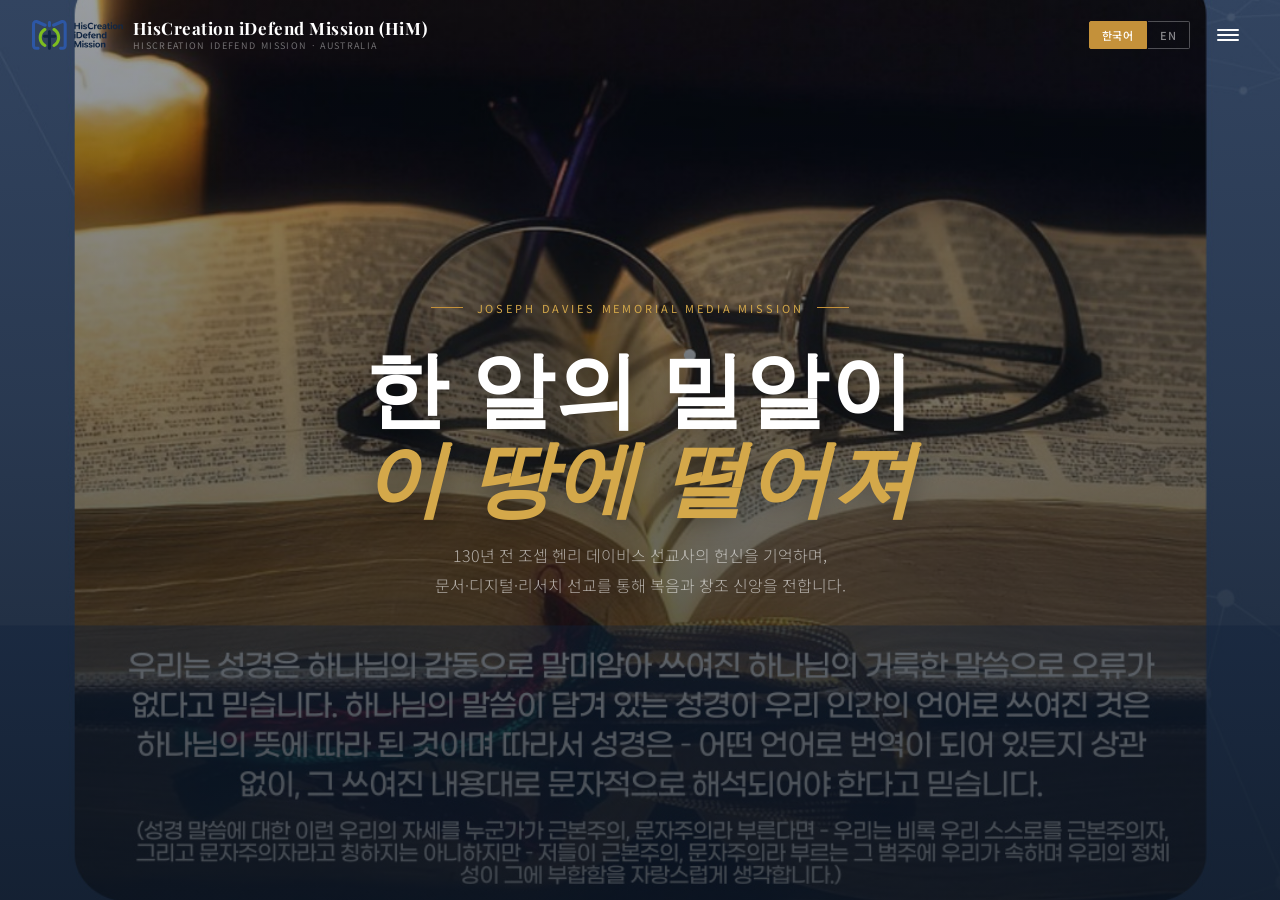
==== index.html @ 38922e0c "delete: useless loge" ====
<!DOCTYPE html>
<html lang="ko">
<head>
<meta charset="UTF-8">
<meta name="viewport" content="width=device-width, initial-scale=1.0">
<title>HisCreation iDefend Mission (HiM)</title>
<link rel="preconnect" href="https://fonts.googleapis.com">
<link rel="preconnect" href="https://fonts.gstatic.com" crossorigin>
<link href="https://fonts.googleapis.com/css2?family=Playfair+Display:ital,wght@0,400;0,700;0,900;1,400;1,700&family=Noto+Sans+KR:wght@300;400;500&display=swap" rel="stylesheet">
<style>
/* ═══════════════════════════════════════════════════════
   JD MEDIA MISSION — SHARED STYLES
   ═══════════════════════════════════════════════════════ */
:root{
  --navy:#0F1C2E; --navy2:#1B2D45; --navy3:#243650;
  --gold:#C4913A; --gold2:#D4A84A;
  --cream:#FAF7F2; --warm:#F0EBE0;
  --txt:#1a1a1a; --muted:#6B6054;
  --serif:'Playfair Display','Noto Serif KR',Georgia,serif;
  --sans:'Noto Sans KR',-apple-system,sans-serif;
  --ease:cubic-bezier(.25,.1,.25,1);
}
*,*::before,*::after{box-sizing:border-box;margin:0;padding:0}
html{scroll-behavior:smooth}
body{font-family:var(--sans);background:var(--cream);color:var(--txt);overflow-x:hidden}
a{text-decoration:none;color:inherit}
img{display:block;max-width:100%}
button{cursor:pointer;font-family:var(--sans)}

/* ── LANGUAGE ── */
span.en,div.en,p.en{display:none}
body.en .ko{display:none} body.en .en{display:block}
body.en span.en{display:inline} body.en span.ko{display:none}

#ls{display:flex;gap:1px;margin-right:18px}
.lo{padding:5px 12px;font-size:11px;font-weight:500;letter-spacing:.08em;
  border:1px solid rgba(255,255,255,.28);background:transparent;
  color:rgba(255,255,255,.5);transition:.2s var(--ease)}
.lo:first-child{border-radius:2px 0 0 2px}
.lo:last-child{border-radius:0 2px 2px 0;border-left:none}
.lo.on{background:var(--gold);border-color:var(--gold);color:#fff}
#topbar.sc .lo{border-color:rgba(15,28,46,.22);color:var(--muted)}
#topbar.sc .lo.on{background:var(--gold);border-color:var(--gold);color:#fff}

/* ── TOPBAR: logo left / lang+burger right ── */
#topbar{
  position:fixed;top:0;left:0;right:0;z-index:1000;
  height:70px;display:flex;align-items:center;
  padding:0 32px;transition:.3s var(--ease);
}
#topbar.sc{
  background:rgba(250,247,242,.97);backdrop-filter:blur(10px);
  box-shadow:0 1px 0 rgba(0,0,0,.07);
}
#home-link{display:flex;align-items:center;gap:10px;margin-right:auto}
#home-link img{height:30px;width:auto;transition:.3s}
.logo-text{display:flex;flex-direction:column;line-height:1.2}
.logo-main{font-family:var(--serif);font-size:17px;font-weight:700;color:#fff;letter-spacing:.03em;transition:.3s}
.logo-sub{font-size:9px;letter-spacing:.15em;text-transform:uppercase;color:rgba(255,255,255,.4);margin-top:2px;transition:.3s}
#topbar.sc .logo-main{color:var(--navy)}
#topbar.sc .logo-sub{color:var(--muted)}

#burger{position:relative;width:40px;height:40px;display:flex;align-items:center;justify-content:center;background:none;border:none;padding:0;flex-shrink:0}
#burger span{position:absolute;left:9px;width:22px;height:2px;background:#fff;border-radius:1px;transition:transform .3s var(--ease),opacity .3s var(--ease),background .3s var(--ease)}
#burger span:nth-child(1){top:14px}
#burger span:nth-child(2){top:19px}
#burger span:nth-child(3){top:24px}
#topbar.sc #burger span{background:var(--navy)}
#burger.open span:nth-child(1){top:19px;transform:rotate(45deg)}
#burger.open span:nth-child(2){opacity:0}
#burger.open span:nth-child(3){top:19px;transform:rotate(-45deg)}
#topbar.sc #burger.open span{background:var(--navy)}

/* ── FULLSCREEN MENU ── */
#menu{
  position:fixed;inset:0;z-index:1900;
  background:rgba(8,14,22,.82);backdrop-filter:blur(12px);-webkit-backdrop-filter:blur(12px);
  opacity:0;pointer-events:none;
  transition:opacity .4s var(--ease);
  display:flex;align-items:center;justify-content:center;
  overflow-y:auto;padding:90px 20px 50px;
}
#menu.open{opacity:1;pointer-events:all}

#menu-close{
  position:fixed;top:22px;right:24px;width:40px;height:40px;
  background:rgba(255,255,255,.06);border:none;border-radius:50%;
  cursor:pointer;display:flex;align-items:center;justify-content:center;
  z-index:1950;opacity:0;pointer-events:none;
  transition:opacity .3s var(--ease),background .2s;
}
#menu-close.show{opacity:1;pointer-events:all}
#menu-close span{position:absolute;width:18px;height:2px;background:#fff;border-radius:1px}
#menu-close span:nth-child(1){transform:rotate(45deg)}
#menu-close span:nth-child(2){transform:rotate(-45deg)}
#menu-close:hover{background:rgba(255,255,255,.14)}
.menu-list{list-style:none;text-align:center}
.menu-list li{overflow:hidden}
.menu-list a{
  display:inline-flex;align-items:baseline;gap:16px;
  font-family:var(--serif);font-size:clamp(26px,5vw,46px);font-weight:400;
  color:rgba(255,255,255,.55);letter-spacing:.03em;
  padding:10px 0;transition:color .25s;
  transform:translateY(100%);
}
#menu.open .menu-list a{transform:translateY(0);transition:transform .5s var(--ease),color .25s}
.menu-list a:hover{color:var(--gold2)}
.menu-num{font-size:13px;color:rgba(196,145,58,.5);letter-spacing:.1em;font-family:var(--sans)}
.menu-list a:hover .menu-num{color:var(--gold)}
.menu-list li:nth-child(1) a{transition-delay:.04s}
.menu-list li:nth-child(2) a{transition-delay:.08s}
.menu-list li:nth-child(3) a{transition-delay:.12s}
.menu-list li:nth-child(4) a{transition-delay:.16s}
.menu-list li:nth-child(5) a{transition-delay:.2s}
.menu-list li:nth-child(6) a{transition-delay:.24s}
.menu-list a.current{color:var(--gold)}
.menu-row{display:flex;align-items:center;justify-content:center;gap:12px}
.menu-caret{background:none;border:none;cursor:pointer;padding:10px;margin:-10px 0;color:rgba(255,255,255,.3);opacity:0;transform:translateY(100%);transition:transform .5s var(--ease),color .25s,opacity .25s;font-size:clamp(26px,5vw,46px)}
#menu.open .menu-caret{opacity:1;transform:translateY(0)}
.menu-caret svg{display:block;width:1em;height:1em;transition:transform .35s var(--ease)}
li.has-sub.open .menu-caret{color:var(--gold)}
li.has-sub.open .menu-caret svg{transform:rotate(180deg)}
.submenu{list-style:none;max-height:0;overflow:hidden;opacity:0;transition:max-height .4s var(--ease),opacity .3s var(--ease)}
li.has-sub.open .submenu{max-height:280px;opacity:1}
.submenu li{overflow:visible}
.submenu a{display:block;font-family:var(--sans);font-size:13px;font-weight:400;color:rgba(255,255,255,.4);letter-spacing:.03em;padding:7px 0;transform:none}
.submenu a:hover{color:var(--gold2)}
section[id]{scroll-margin-top:90px}

/* ── PAGE HERO (compact, for sub-pages) ── */
.page-hero{
  position:relative;min-height:46vh;display:flex;align-items:center;
  background:var(--navy);overflow:hidden;padding-top:70px;
}
.page-hero-bg{position:absolute;inset:0;background-size:cover;background-position:center;opacity:.32}
.page-hero-overlay{position:absolute;inset:0;background:linear-gradient(135deg,rgba(15,28,46,.92),rgba(15,28,46,.75))}
.page-hero-content{position:relative;z-index:1;max-width:1180px;margin:0 auto;padding:64px 40px;width:100%}
.ph-eyebrow{font-size:11px;letter-spacing:.24em;text-transform:uppercase;color:var(--gold2);margin-bottom:18px;display:flex;align-items:center;gap:14px}
.ph-eyebrow::before{content:'';width:30px;height:1px;background:var(--gold);display:block}
.ph-title{font-family:var(--serif);font-size:clamp(34px,5vw,64px);font-weight:900;color:#fff;line-height:1.1;letter-spacing:.02em;text-transform:uppercase}
.ph-title em{font-style:italic;font-weight:400;text-transform:none;color:var(--gold2)}
.ph-sub{font-size:14px;color:rgba(255,255,255,.5);max-width:560px;margin-top:18px;line-height:1.9;font-weight:300}
.breadcrumb{font-size:11px;color:rgba(255,255,255,.3);margin-bottom:24px;letter-spacing:.04em}
.breadcrumb a{color:rgba(255,255,255,.5);transition:.2s}
.breadcrumb a:hover{color:var(--gold2)}

/* ── SHARED SECTION HELPERS ── */
section{padding:100px 0}
.w{max-width:1180px;margin:0 auto;padding:0 40px}
.ey{font-size:10px;letter-spacing:.24em;text-transform:uppercase;color:var(--gold);margin-bottom:16px;display:flex;align-items:center;gap:14px}
.ey::before{content:'';width:28px;height:1px;background:var(--gold);display:block;flex-shrink:0}
.st{font-family:var(--serif);font-size:clamp(28px,3.8vw,50px);font-weight:700;line-height:1.15;color:var(--navy);margin-bottom:16px;text-transform:uppercase;letter-spacing:.02em}
.st em{font-style:italic;font-weight:400;text-transform:none}
.stw{color:#fff}
.sl{font-size:15px;line-height:2;color:var(--muted);max-width:560px;font-weight:300;margin-bottom:52px}
.slw{color:rgba(255,255,255,.5)}

/* ── FOOTER ── */
footer{background:#0D1A27;padding:48px 40px}
.fi{max-width:1180px;margin:0 auto;display:flex;align-items:center;justify-content:space-between;flex-wrap:wrap;gap:16px}
.flo{display:flex;align-items:center;gap:10px}
.flo img{height:24px;opacity:.5}
.flo span{font-family:var(--serif);font-size:15px;font-weight:700;color:rgba(255,255,255,.3);letter-spacing:.04em}
.fli{display:flex;gap:22px;list-style:none;flex-wrap:wrap}
.fli a{font-size:11px;color:rgba(255,255,255,.2);letter-spacing:.06em;text-transform:uppercase;transition:.2s}
.fli a:hover{color:var(--gold)}
.fcp{font-size:11px;color:rgba(255,255,255,.14);width:100%;margin-top:10px;letter-spacing:.04em}

/* ── REVEAL ANIMATION ── */
.rv{opacity:0;transform:translateY(26px);transition:opacity .7s var(--ease),transform .7s var(--ease)}
.rv.in{opacity:1;transform:none}
.d1{transition-delay:.1s}.d2{transition-delay:.2s}.d3{transition-delay:.3s}

/* ── BUTTONS ── */
.bpri{display:inline-flex;align-items:center;gap:10px;padding:14px 32px;background:var(--gold);color:#fff;
  font-size:12px;font-weight:500;letter-spacing:.1em;text-transform:uppercase;border:none;border-radius:2px;transition:.25s}
.bpri:hover{background:var(--gold2);transform:translateY(-1px)}
.bout{display:inline-flex;align-items:center;gap:10px;padding:13px 32px;background:transparent;color:#fff;
  font-size:12px;font-weight:400;letter-spacing:.1em;text-transform:uppercase;border:1px solid rgba(255,255,255,.3);border-radius:2px;transition:.25s}
.bout:hover{border-color:var(--gold2);color:var(--gold2)}
.bout-dark{display:inline-flex;align-items:center;gap:10px;padding:13px 32px;background:transparent;color:var(--navy);
  font-size:12px;font-weight:400;letter-spacing:.1em;text-transform:uppercase;border:1px solid rgba(15,28,46,.25);border-radius:2px;transition:.25s}
.bout-dark:hover{border-color:var(--gold);color:var(--gold)}

/* ── RESPONSIVE ── */
@media(max-width:860px){
  #topbar{padding:0 20px}
  .w{padding:0 22px}
  section{padding:72px 0}
  .page-hero-content{padding:48px 22px}
  footer{padding:36px 22px}
}
@media(prefers-reduced-motion:reduce){
  .rv{opacity:1;transform:none;transition:none}
  *{transition-duration:.01ms !important}
}

</style>
<style>
html,body{height:100%;overflow:hidden}
body{background:var(--navy)}

#hero{position:fixed;inset:0;background-image:url('[data-uri]');background-size:cover;background-position:center}
#hero-overlay{position:absolute;inset:0;background:linear-gradient(to bottom,rgba(10,18,28,.42) 0%,rgba(10,18,28,.55) 45%,rgba(10,18,28,.78) 100%)}
#hero-content{position:relative;z-index:1;height:100%;display:flex;flex-direction:column;align-items:center;justify-content:center;text-align:center;padding:0 24px}
.hero-eyebrow{font-size:11px;letter-spacing:.26em;text-transform:uppercase;color:var(--gold2);margin-bottom:24px;display:flex;align-items:center;gap:14px}
.hero-eyebrow::before,.hero-eyebrow::after{content:'';width:32px;height:1px;background:var(--gold)}
.hero-title{font-family:var(--serif);font-size:clamp(40px,6.5vw,84px);font-weight:900;color:#fff;line-height:1.08;letter-spacing:.02em;text-transform:uppercase;margin-bottom:22px;text-shadow:0 2px 24px rgba(0,0,0,.3)}
.hero-title em{font-style:italic;font-weight:700;color:var(--gold2)}
.hero-sub{font-size:clamp(13px,1.3vw,16px);color:rgba(255,255,255,.6);max-width:540px;line-height:1.85;font-weight:300}
.hero-enter{margin-top:36px;font-size:11px;letter-spacing:.16em;text-transform:uppercase;color:rgba(255,255,255,.4);display:flex;align-items:center;gap:10px}
.hero-enter::after{content:'';animation:bob 1.8s ease infinite}
@keyframes bob{0%,100%{transform:translateY(0)}50%{transform:translateY(4px)}}

@media(max-width:860px){
  html,body{overflow:auto}
  #hero{position:relative;height:100svh;min-height:600px}
}
</style>
</head>
<body>

<div id="hero">
  <div id="hero-overlay"></div>
  <div id="hero-content">
    <p class="hero-eyebrow">Joseph Davies Memorial Media Mission</p>
    <h1 class="hero-title">
      <span class="ko">한 알의 밀알이<br><em>이 땅에 떨어져</em></span>
      <span class="en">A Grain of Wheat<br><em>Falls to Earth</em></span>
    </h1>
    <p class="hero-sub">
      <span class="ko">130년 전 조셉 헨리 데이비스 선교사의 헌신을 기억하며,<br>문서·디지털·리서치 선교를 통해 복음과 창조 신앙을 전합니다.</span>
      <span class="en">Honouring the sacrifice of Rev. Joseph Henry Davies (1856–1890),<br>we carry his mission forward through media and creation-science ministry.</span>
    </p>
      </div>
</div>

<div id="topbar">
  <a id="home-link" href="index.html" aria-label="홈으로">
    <img src="logo_him_allcolor.svg" alt="HiM logo">
    <span class="logo-text">
      <span class="logo-main">HisCreation iDefend Mission (HiM)</span>
      <span class="logo-sub">HisCreation iDefend Mission · Australia</span>
    </span>
  </a>
  <div id="ls">
    <button class="lo on" id="lko" onclick="sl('ko')">한국어</button>
    <button class="lo" id="len" onclick="sl('en')">EN</button>
  </div>
  <button id="burger" onclick="toggleMenu()" aria-label="메뉴 열기">
    <span></span><span></span><span></span>
  </button>
</div>

<button id="menu-close" onclick="toggleMenu()" aria-label="메뉴 닫기">
  <span></span><span></span>
</button>
<div id="menu">
  <ul class="menu-list">
    <li class="has-sub">
      <div class="menu-row">
        <a href="about.html" onclick="toggleSubmenu(event,this)"><span class="menu-num">01</span><span class="ko">선교회 소개</span><span class="en">About</span></a>
        <button type="button" class="menu-caret" onclick="toggleSubmenu(event,this)" aria-label="하위 메뉴 열기" aria-expanded="false"><svg viewBox="0 0 16 16" fill="none"><path d="M3 6l5 5 5-5" stroke="currentColor" stroke-width="1.6" stroke-linecap="round" stroke-linejoin="round"/></svg></button>
      </div>
      <ul class="submenu">
        <li><a href="about.html#about-grid"><span class="ko">우리는 누구인가</span><span class="en">Who We Are</span></a></li>
        <li><a href="about.html#activities"><span class="ko">우리가 하는 일</span><span class="en">What We Do</span></a></li>
        <li><a href="about.html#spirit"><span class="ko">우리가 믿는 것</span><span class="en">What We Believe</span></a></li>
        <li><a href="about.html#timeline"><span class="ko">연혁</span><span class="en">History</span></a></li>
      </ul>
    </li>
    <li class="has-sub">
      <div class="menu-row">
        <a href="ministry.html" onclick="toggleSubmenu(event,this)"><span class="menu-num">02</span><span class="ko">사역</span><span class="en">Ministry</span></a>
        <button type="button" class="menu-caret" onclick="toggleSubmenu(event,this)" aria-label="하위 메뉴 열기" aria-expanded="false"><svg viewBox="0 0 16 16" fill="none"><path d="M3 6l5 5 5-5" stroke="currentColor" stroke-width="1.6" stroke-linecap="round" stroke-linejoin="round"/></svg></button>
      </div>
      <ul class="submenu">
        <li><a href="ministry.html#creation"><span class="ko">창조탐사사역</span><span class="en">Creation Expedition Ministry</span></a></li>
        <li><a href="ministry.html#pillars"><span class="ko">창조캠프사역</span><span class="en">Creation Camp Ministry</span></a></li>
        <li><a href="ministry.html#pillars"><span class="ko">세미나 및 교육사역</span><span class="en">Seminar &amp; Education Ministry</span></a></li>
        <li><a href="ministry.html#pillars"><span class="ko">문서 및 미디어 사역</span><span class="en">Media &amp; Publication Ministry</span></a></li>
      </ul>
    </li>
    <li class="has-sub">
      <div class="menu-row">
        <a href="people.html" onclick="toggleSubmenu(event,this)"><span class="menu-num">03</span><span class="ko">사람들</span><span class="en">People</span></a>
        <button type="button" class="menu-caret" onclick="toggleSubmenu(event,this)" aria-label="하위 메뉴 열기" aria-expanded="false"><svg viewBox="0 0 16 16" fill="none"><path d="M3 6l5 5 5-5" stroke="currentColor" stroke-width="1.6" stroke-linecap="round" stroke-linejoin="round"/></svg></button>
      </div>
      <ul class="submenu">
        <li><a href="people.html#director"><span class="ko">인사말</span><span class="en">Director's Message</span></a></li>
        <li><a href="people.html#team"><span class="ko">섬기는 사람들</span><span class="en">Our Team</span></a></li>
        <li><a href="people.html#join"><span class="ko">함께하기</span><span class="en">Get Involved</span></a></li>
      </ul>
    </li>
    <li class="has-sub">
      <div class="menu-row">
        <a href="media.html" onclick="toggleSubmenu(event,this)"><span class="menu-num">04</span><span class="ko">미디어</span><span class="en">Media</span></a>
        <button type="button" class="menu-caret" onclick="toggleSubmenu(event,this)" aria-label="하위 메뉴 열기" aria-expanded="false"><svg viewBox="0 0 16 16" fill="none"><path d="M3 6l5 5 5-5" stroke="currentColor" stroke-width="1.6" stroke-linecap="round" stroke-linejoin="round"/></svg></button>
      </div>
      <ul class="submenu">
        <li><a href="media.html#youtube"><span class="ko">유튜브</span><span class="en">YouTube</span></a></li>
        <li><a href="media.html#channels"><span class="ko">채널</span><span class="en">Channels</span></a></li>
        <li><a href="media.html#community-videos"><span class="ko">커뮤니티 영상</span><span class="en">Community Videos</span></a></li>
        <li><a href="media.html#library"><span class="ko">자료실</span><span class="en">Resource Library</span></a></li>
      </ul>
    </li>
    <li><a href="board.html"><span class="menu-num">05</span><span class="ko">게시판</span><span class="en">News</span></a></li>
    <li class="has-sub">
      <div class="menu-row">
        <a href="support.html" onclick="toggleSubmenu(event,this)"><span class="menu-num">06</span><span class="ko">사역 및 후원문의</span><span class="en">Ministry &amp; Support</span></a>
        <button type="button" class="menu-caret" onclick="toggleSubmenu(event,this)" aria-label="하위 메뉴 열기" aria-expanded="false"><svg viewBox="0 0 16 16" fill="none"><path d="M3 6l5 5 5-5" stroke="currentColor" stroke-width="1.6" stroke-linecap="round" stroke-linejoin="round"/></svg></button>
      </div>
      <ul class="submenu">
        <li><a href="support.html#booking"><span class="ko">코스 안내</span><span class="en">Creation Expedition Course</span></a></li>
        <li><a href="support.html#booking"><span class="ko">프로그램 안내</span><span class="en">Creation Camp Program</span></a></li>
        <li><a href="support.html#booking"><span class="ko">세미나 안내</span><span class="en">Creation Seminar</span></a></li>
        <li><a href="support.html#ways"><span class="ko">후원 방법</span><span class="en">Ways to Give</span></a></li>
        <li><a href="support.html#contact"><span class="ko">문의하기</span><span class="en">Contact Us</span></a></li>
      </ul>
    </li>
  </ul>
</div>

<script>
/* ═══════════════════════════════════════════════════════
   JD MEDIA MISSION — SHARED SCRIPT
   ═══════════════════════════════════════════════════════ */

/* Language toggle */
function sl(l){
  document.body.className = (document.body.className || '').replace(/\s*(ko|en)\s*/g, ' ').trim();
  document.body.classList.add(l);
  var ko = document.getElementById('lko');
  var en = document.getElementById('len');
  if (ko) ko.classList.toggle('on', l === 'ko');
  if (en) en.classList.toggle('on', l === 'en');
  document.documentElement.lang = l;
  localStorage.setItem('jdl', l);
}
(function(){
  var s = localStorage.getItem('jdl');
  if (s) sl(s);
})();

/* Topbar scroll state (only relevant on pages that scroll) */
window.addEventListener('scroll', function(){
  var nav = document.getElementById('topbar');
  if (nav) nav.classList.toggle('sc', window.scrollY > 50);
}, { passive: true });

/* Fullscreen menu toggle */
function toggleMenu(){
  var m = document.getElementById('menu');
  var b = document.getElementById('burger');
  var c = document.getElementById('menu-close');
  if (m) m.classList.toggle('open');
  if (b) b.classList.toggle('open');
  if (c) c.classList.toggle('show');
}

/* Expand/collapse a submenu inside the fullscreen menu */
function toggleSubmenu(e, btn){
  e.preventDefault();
  e.stopPropagation();
  var li = btn.closest('li');
  if (!li) return;
  var open = li.classList.toggle('open');
  btn.setAttribute('aria-expanded', open ? 'true' : 'false');
}

/* Close menu on link click (mobile convenience) */
document.addEventListener('DOMContentLoaded', function(){
  var menu = document.getElementById('menu');
  if (menu) {
    menu.querySelectorAll('a').forEach(function(a){
      a.addEventListener('click', function(){
        // allow navigation; no need to prevent
      });
    });
  }
});

/* Scroll reveal */
var io = new IntersectionObserver(function(entries){
  entries.forEach(function(e){ if (e.isIntersecting) e.target.classList.add('in'); });
}, { threshold: 0.1 });
document.addEventListener('DOMContentLoaded', function(){
  document.querySelectorAll('.rv').forEach(function(el){ io.observe(el); });
});

/* Generic tab switcher: usage <button class="tab" onclick="switchTab(this,'panelId','.tabGroupSelector')"> */
function switchTab(btn, id, groupSel){
  var scope = groupSel ? document.querySelector(groupSel) : document;
  scope.querySelectorAll('.tab').forEach(function(b){ b.classList.remove('on'); });
  scope.querySelectorAll('.tpanel').forEach(function(p){ p.classList.remove('on'); });
  btn.classList.add('on');
  document.getElementById(id).classList.add('on');
}

</script>
</body>
</html>
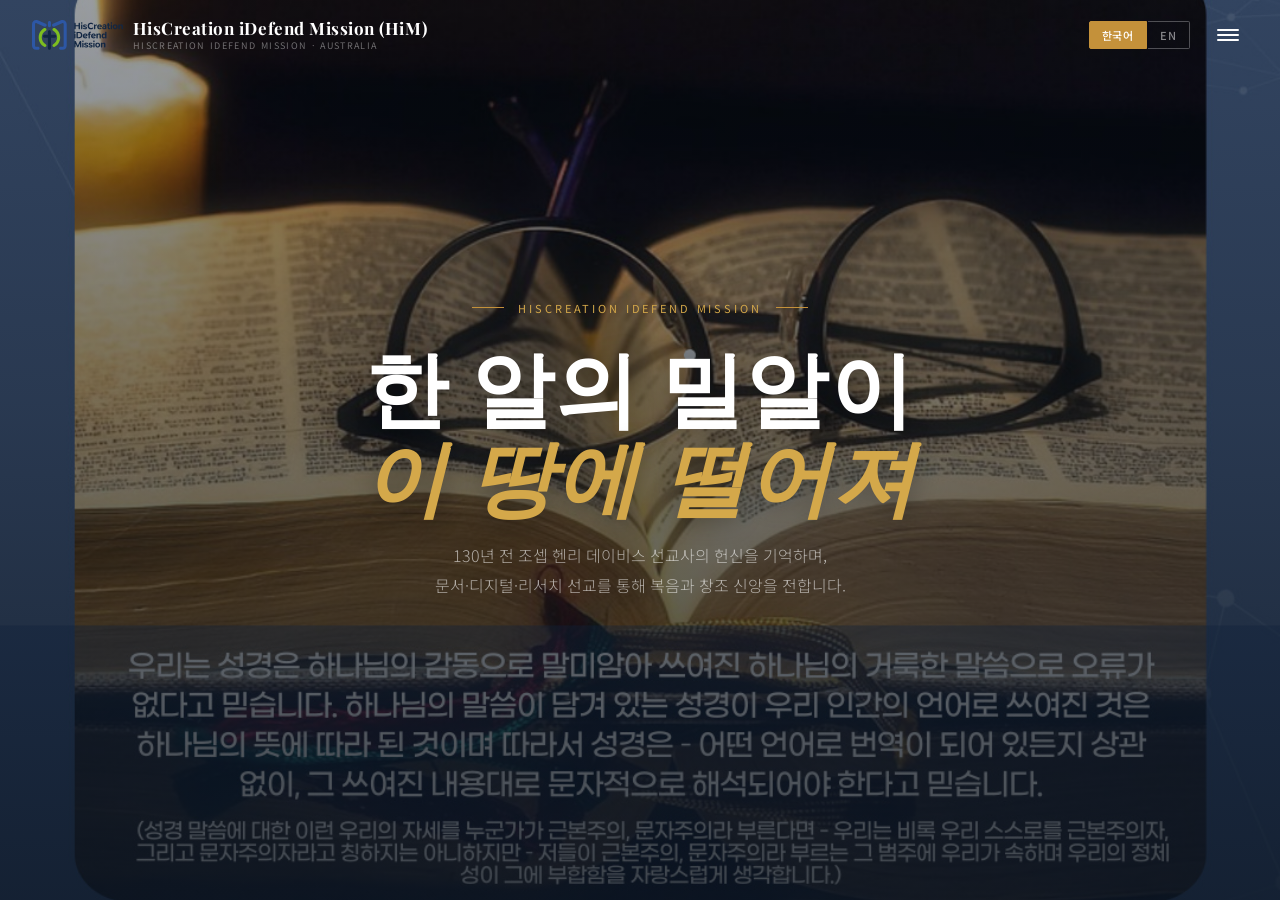
==== commit 9bbc4c3c: "remove: calender from about page" ====
--- a/index.html
+++ b/index.html
@@ -223,7 +223,7 @@
 <div id="hero">
   <div id="hero-overlay"></div>
   <div id="hero-content">
-    <p class="hero-eyebrow">Joseph Davies Memorial Media Mission</p>
+    <p class="hero-eyebrow">HISCREATION IDEFEND MISSION</p>
     <h1 class="hero-title">
       <span class="ko">한 알의 밀알이<br><em>이 땅에 떨어져</em></span>
       <span class="en">A Grain of Wheat<br><em>Falls to Earth</em></span>
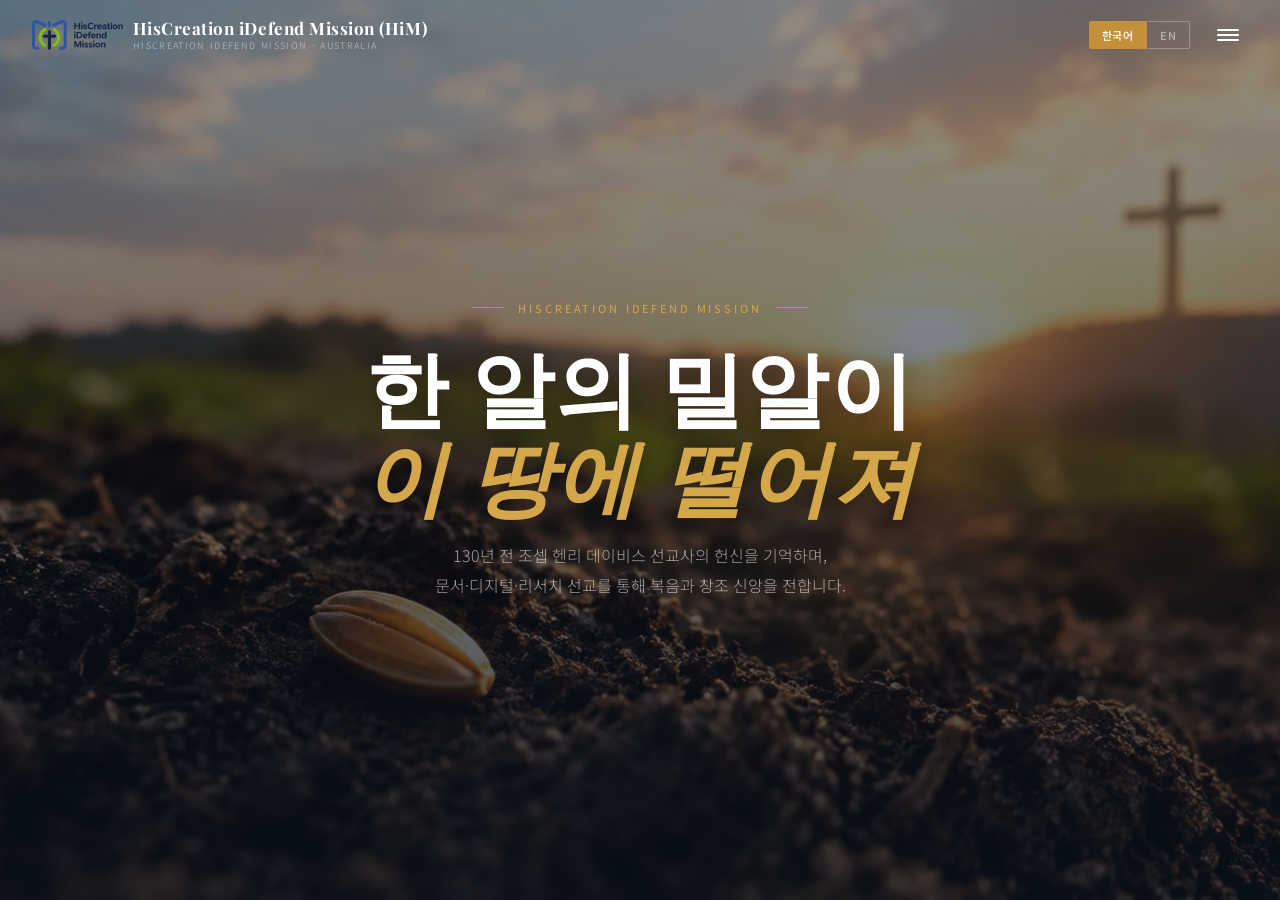
==== commit 0ac44f45: "Update menu style, hero/about images, ministry and people pages" ====
--- a/index.html
+++ b/index.html
@@ -200,7 +200,7 @@
 html,body{height:100%;overflow:hidden}
 body{background:var(--navy)}
 
-#hero{position:fixed;inset:0;background-image:url('[data-uri]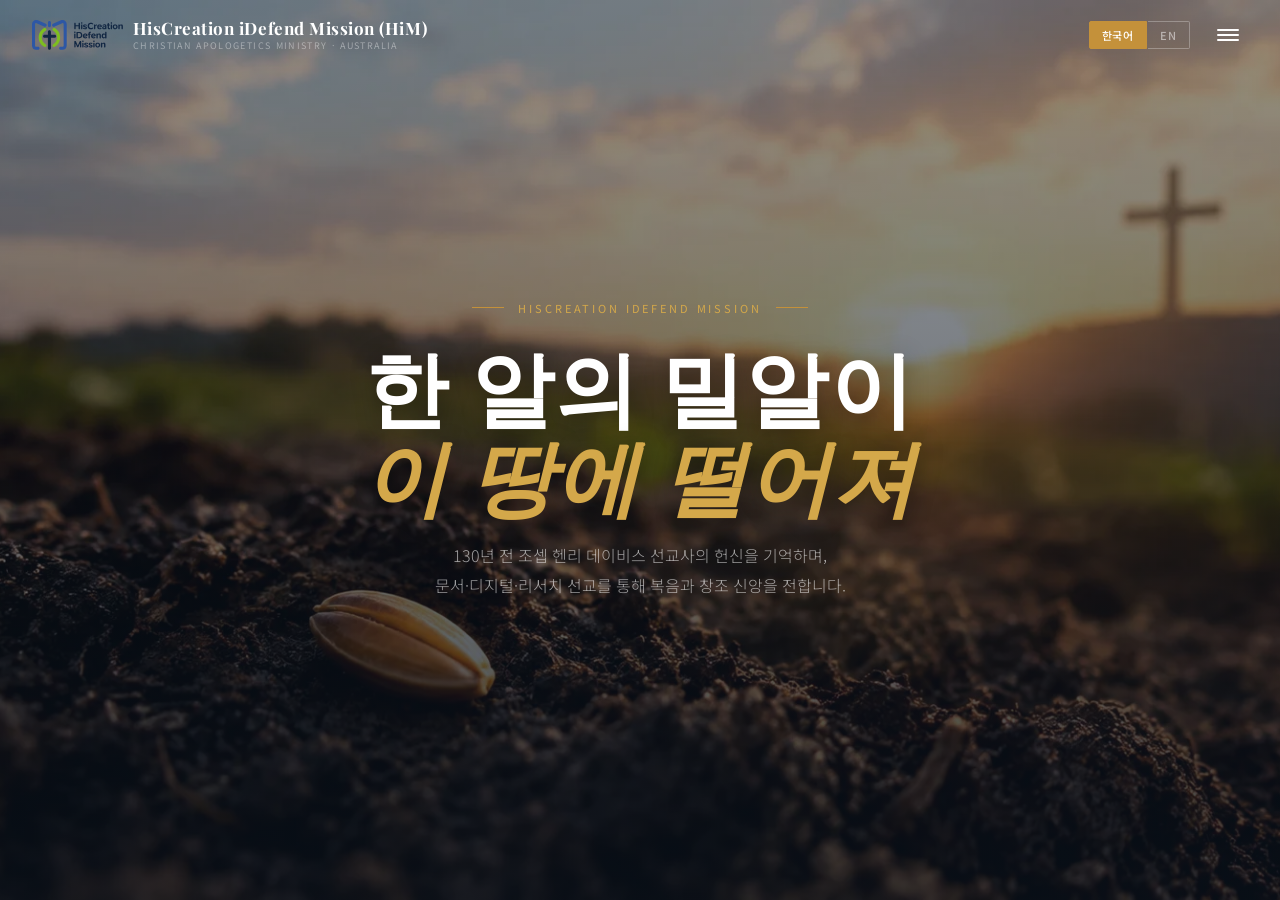
==== commit 5e1a15f1: "change logos" ====
--- a/index.html
+++ b/index.html
@@ -200,7 +200,7 @@
 html,body{height:100%;overflow:hidden}
 body{background:var(--navy)}
 
-#hero{position:fixed;inset:0;background-image:url('hero.webp');background-size:cover;background-position:center}
+#hero{position:fixed;inset:0;background-image:url('img/hero.webp');background-size:cover;background-position:center}
 #hero-overlay{position:absolute;inset:0;background:linear-gradient(to bottom,rgba(10,18,28,.42) 0%,rgba(10,18,28,.55) 45%,rgba(10,18,28,.78) 100%)}
 #hero-content{position:relative;z-index:1;height:100%;display:flex;flex-direction:column;align-items:center;justify-content:center;text-align:center;padding:0 24px}
 .hero-eyebrow{font-size:11px;letter-spacing:.26em;text-transform:uppercase;color:var(--gold2);margin-bottom:24px;display:flex;align-items:center;gap:14px}
@@ -237,10 +237,10 @@
 
 <div id="topbar">
   <a id="home-link" href="index.html" aria-label="홈으로">
-    <img src="logo_him_allcolor.svg" alt="HiM logo">
+    <img src="img/logo_him_allcolor.svg" alt="HiM logo">
     <span class="logo-text">
       <span class="logo-main">HisCreation iDefend Mission (HiM)</span>
-      <span class="logo-sub">HisCreation iDefend Mission · Australia</span>
+      <span class="logo-sub">Christian Apologetics Ministry · Australia</span>
     </span>
   </a>
   <div id="ls">
@@ -298,7 +298,6 @@
         <button type="button" class="menu-caret" onclick="toggleSubmenu(event,this)" aria-label="하위 메뉴 열기" aria-expanded="false"><svg viewBox="0 0 16 16" fill="none"><path d="M3 6l5 5 5-5" stroke="currentColor" stroke-width="1.6" stroke-linecap="round" stroke-linejoin="round"/></svg></button>
       </div>
       <ul class="submenu">
-        <li><a href="media.html#youtube"><span class="ko">유튜브</span><span class="en">YouTube</span></a></li>
         <li><a href="media.html#channels"><span class="ko">문서</span><span class="en">Documents</span></a></li>
         <li><a href="media.html#library"><span class="ko">자료실 레퍼런스</span><span class="en">Resource Library</span></a></li>
       </ul>
